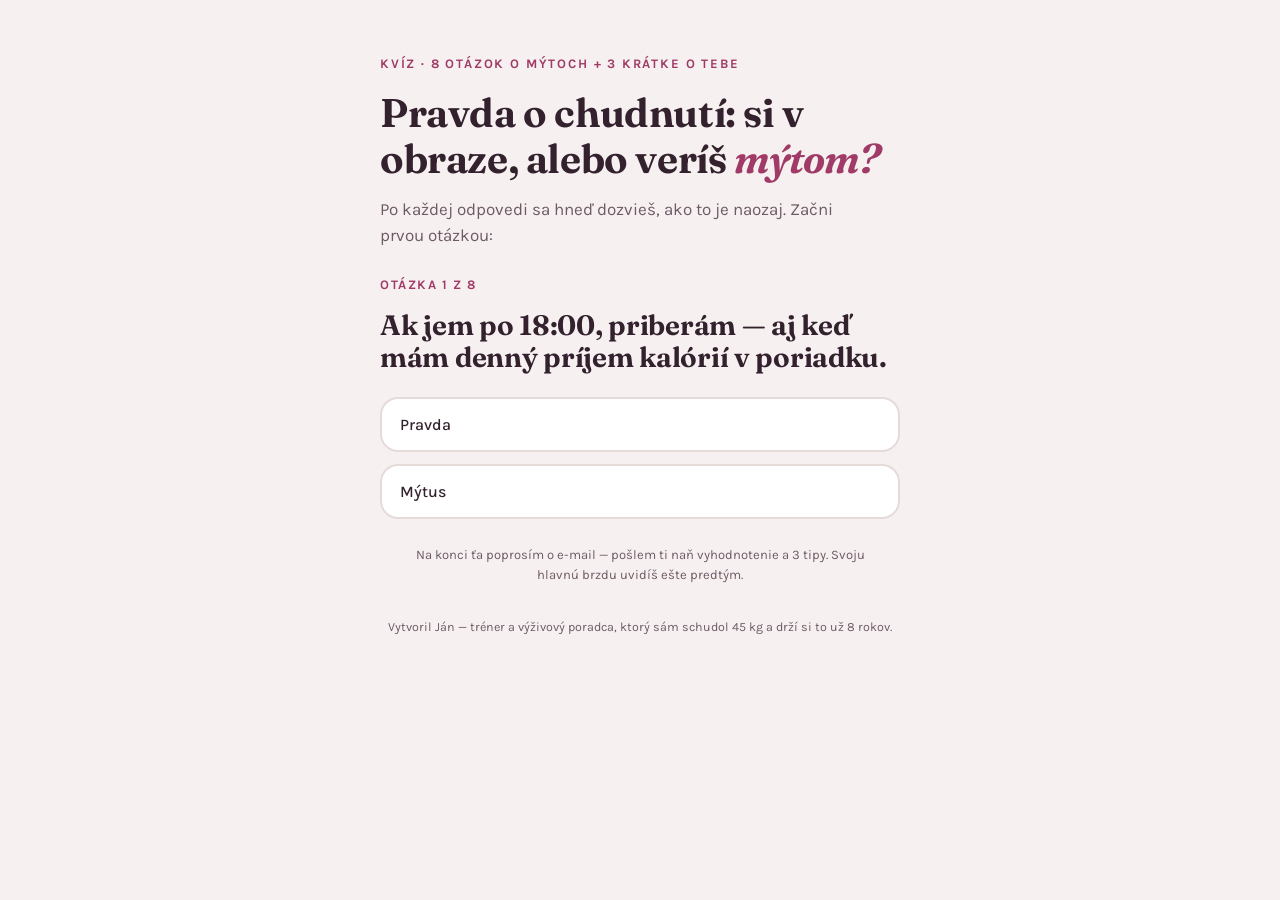
==== index.html @ 8b52d92f "fix: odstranit druhy (Valyra) FB pixel z kvizu a analyzy Ad ucet 1183460279376761 nema pristup k pix" ====
<!DOCTYPE html>
<html lang="sk">
<head>
  <meta charset="UTF-8">
  <meta name="viewport" content="width=device-width, initial-scale=1.0, viewport-fit=cover">
  <title>Pravda o chudnutí – Si v obraze alebo veríš mýtom?</title>
  <meta name="description" content="8 otázok, približne 3 minúty. Zisti, či ti pri chudnutí pomáhajú fakty, alebo ťa brzdia mýty.">
  <meta name="theme-color" content="#7C2B4E">
  <link rel="manifest" href="manifest.json">
  <link rel="icon" type="image/png" href="icon-192.png">
  <link rel="apple-touch-icon" href="icon-192.png">

  <!-- Open Graph -->
  <meta property="og:title" content="Pravda o chudnutí – kvíz">
  <meta property="og:description" content="8 otázok, približne 3 minúty. Si v obraze, alebo veríš mýtom?">
  <meta property="og:type" content="website">

  <link rel="preconnect" href="https://fonts.googleapis.com">
  <link rel="preconnect" href="https://fonts.gstatic.com" crossorigin>
  <link href="https://fonts.googleapis.com/css2?family=Fraunces:opsz,wght@9..144,500;9..144,650&family=Karla:wght@400;500;700&display=swap&subset=latin-ext" rel="stylesheet">
  <link rel="stylesheet" href="style.css?v=12">

  <!-- Meta Pixel -->
  <script>
    !function(f,b,e,v,n,t,s)
    {if(f.fbq)return;n=f.fbq=function(){n.callMethod?
    n.callMethod.apply(n,arguments):n.queue.push(arguments)};
    if(!f._fbq)f._fbq=n;n.push=n;n.loaded=!0;n.version='2.0';
    n.queue=[];t=b.createElement(e);t.async=!0;
    t.src=v;s=b.getElementsByTagName(e)[0];
    s.parentNode.insertBefore(t,s)}(window, document,'script',
    'https://connect.facebook.net/en_US/fbevents.js');
    // Jediný pixel patriaci ad účtu. Druhý (Valyra, 1529505581872759) bol odstránený
    // 14. 8. 2026 — ad účet k nemu nemal prístup, len spomaľoval načítanie.
    fbq('init', '2221207801987418');
    fbq('track', 'PageView');
  </script>
  <noscript><img height="1" width="1" style="display:none"
    src="https://www.facebook.com/tr?id=2221207801987418&ev=PageView&noscript=1"/></noscript>

  <!-- Microsoft Clarity -->
  <script type="text/javascript">
    (function(c,l,a,r,i,t,y){
      c[a]=c[a]||function(){(c[a].q=c[a].q||[]).push(arguments)};
      t=l.createElement(r);t.async=1;t.src="https://www.clarity.ms/tag/"+i;
      y=l.getElementsByTagName(r)[0];y.parentNode.insertBefore(t,y);
    })(window, document, "clarity", "script", "x6v4tcfaa7");
  </script>
</head>
<body>
  <div class="progress-track" id="progressTrack" hidden>
    <div class="progress-fill" id="progressFill"></div>
  </div>

  <main id="app" class="app"></main>

  <script src="app.js?v=23"></script>
</body>
</html>
---- style.css ----
/* ============================================================
   Pravda o chudnutí — design tokens
   ============================================================ */
:root {
  --paper: #F6F1F0;
  --card: #FFFFFF;
  --ink: #33222E;
  --ink-soft: #6E5A66;
  --berry: #A03A66;
  --berry-deep: #7C2B4E;
  --berry-tint: #F4E2EA;
  --sage: #5F8F76;
  --sage-tint: #E4EFE8;
  --amber: #C98A2E;
  --amber-tint: #F7ECDA;
  --line: #E5DBD9;
  --radius: 18px;
  --shadow: 0 10px 30px rgba(124, 43, 78, 0.10);
}

* { margin: 0; padding: 0; box-sizing: border-box; }

html { -webkit-text-size-adjust: 100%; }

body {
  font-family: 'Karla', system-ui, sans-serif;
  background: var(--paper);
  color: var(--ink);
  min-height: 100dvh;
  line-height: 1.55;
}

.app {
  max-width: 560px;
  margin: 0 auto;
  padding: 28px 20px 48px;
  min-height: 100dvh;
  display: flex;
  flex-direction: column;
}

h1, h2, .display {
  font-family: 'Fraunces', Georgia, serif;
  font-weight: 650;
  line-height: 1.15;
  letter-spacing: -0.01em;
}

/* ---------- progress ---------- */
.progress-track {
  position: fixed;
  top: 0; left: 0; right: 0;
  height: 5px;
  background: var(--line);
  z-index: 10;
}
.progress-fill {
  height: 100%;
  width: 0%;
  background: linear-gradient(90deg, var(--berry), var(--berry-deep));
  transition: width .35s ease;
}

.step-label {
  font-size: 13px;
  font-weight: 700;
  text-transform: uppercase;
  letter-spacing: 0.12em;
  color: var(--berry);
  margin-bottom: 14px;
}

/* Dôvod, prečo sa nebodovaná otázka vôbec pýta. Bez neho pôsobia kvalifikačné
   otázky ako skryté triedenie — priznaný účel je aj čestnejší, aj menej podozrivý. */
.step-note {
  font-size: 13.5px;
  line-height: 1.5;
  color: var(--ink-soft);
  margin: -8px 0 16px;
}

/* ---------- intro ---------- */
/* E-mailová stena sa oznamuje dopredu: kto ju nechce, neinvestuje 5 minút zbytočne,
   a kto kvíz dokončí, na konci neodpadne na prekvapení. */
.intro-note {
  font-size: 13px;
  line-height: 1.5;
  color: var(--ink-soft);
  text-align: center;
  margin: 14px auto 0;
  max-width: 30rem;
}

/* Hook z reklamy — od 30. 7. sedí nad PRVOU OTÁZKOU, nie na samostatnej úvodnej
   obrazovke. Sľub z reklamy tak ostáva, ale nie je čo odklikávať. */
.q-hook {
  animation: rise .5s ease both;
  margin-bottom: 26px;
}
.q-hook .eyebrow {
  font-size: 13px;
  font-weight: 700;
  letter-spacing: 0.14em;
  text-transform: uppercase;
  color: var(--berry);
  margin-bottom: 16px;
}
.q-hook h1 {
  font-size: clamp(28px, 7.5vw, 40px);
  margin-bottom: 14px;
}
.q-hook h1 .flip { color: var(--berry); font-style: italic; }
.q-hook p.lead {
  font-size: 17px;
  color: var(--ink-soft);
  max-width: 46ch;
}
/* Na prvej obrazovke sú pod otázkou ešte poznámka o e-maile a podpis — nech nie sú
   nalepené na poslednej možnosti. */
.question-screen.first .intro-note { margin-top: 26px; }

/* ---------- quiz ---------- */
.question-screen { animation: rise .35s ease both; padding-top: 26px; }
.question-screen h2 {
  font-size: clamp(23px, 6vw, 28px);
  margin-bottom: 24px;
}

.options { display: grid; gap: 12px; }

.option {
  text-align: left;
  font-family: inherit;
  font-size: 16px;
  font-weight: 500;
  color: var(--ink);
  background: var(--card);
  border: 2px solid var(--line);
  border-radius: var(--radius);
  padding: 16px 18px;
  cursor: pointer;
  transition: border-color .15s ease, transform .1s ease, background .15s ease;
}
.option:hover:not(:disabled) { border-color: var(--berry); }
.option:active:not(:disabled) { transform: scale(0.985); }
.option:focus-visible { outline: 3px solid var(--berry); outline-offset: 2px; }
.option:disabled { cursor: default; }
.option.correct { border-color: var(--sage); background: var(--sage-tint); }
.option.wrong { border-color: var(--amber); background: var(--amber-tint); }
.option.dim { opacity: 0.5; }

/* ---------- explanation panel + stamp (signature) ---------- */
.reveal {
  margin-top: 20px;
  background: var(--card);
  border: 1px solid var(--line);
  border-radius: var(--radius);
  padding: 20px 20px 22px;
  box-shadow: var(--shadow);
  animation: rise .35s ease both;
  position: relative;
}
.reveal .verdict {
  font-weight: 700;
  font-size: 15px;
  margin-bottom: 8px;
}
.reveal .verdict.ok { color: var(--sage); }
.reveal .verdict.miss { color: var(--amber); }
.reveal p { font-size: 15.5px; color: var(--ink-soft); }
.reveal p strong { color: var(--ink); }

.stamp {
  position: absolute;
  top: -16px;
  right: 14px;
  font-family: 'Fraunces', serif;
  font-weight: 650;
  font-size: 15px;
  letter-spacing: 0.08em;
  text-transform: uppercase;
  padding: 6px 14px;
  border: 2.5px solid currentColor;
  border-radius: 8px;
  background: var(--card);
  transform: rotate(-6deg) scale(1);
  animation: stampIn .3s cubic-bezier(.2, 1.6, .4, 1) both;
}
.stamp.mytus { color: var(--amber); }
.stamp.pravda { color: var(--sage); }

/* ---------- forms / gate ---------- */
.gate { animation: rise .4s ease both; padding-top: 26px; }
.gate h2 { font-size: clamp(24px, 6.5vw, 30px); margin-bottom: 10px; }
.gate p.sub { color: var(--ink-soft); margin-bottom: 24px; font-size: 16px; }

/* Ukážka hodnoty nad e-mailovou stenou — brzda pomenovaná ešte pred formulárom. */
.brake-teaser {
  background: var(--card);
  border: 1px solid var(--line);
  border-left: 3px solid var(--berry);
  border-radius: 12px;
  padding: 16px 18px;
  margin: 0 0 22px;
}
.brake-eyebrow {
  font-size: 12px;
  font-weight: 700;
  letter-spacing: 0.12em;
  text-transform: uppercase;
  color: var(--berry);
  margin-bottom: 6px;
}
.brake-name {
  font-size: clamp(20px, 5.5vw, 25px);
  font-weight: 800;
  line-height: 1.25;
  margin-bottom: 8px;
}
.brake-teaser p {
  font-size: 15px;
  color: var(--ink-soft);
  margin: 0;
}

.field { margin-bottom: 16px; }
.field label {
  display: block;
  font-size: 14px;
  font-weight: 700;
  margin-bottom: 6px;
}
.field input[type="text"],
.field input[type="email"] {
  width: 100%;
  font-family: inherit;
  font-size: 16px;
  padding: 14px 16px;
  border: 2px solid var(--line);
  border-radius: 14px;
  background: var(--card);
  color: var(--ink);
}
.field input:focus-visible { outline: none; border-color: var(--berry); }

.consent {
  display: flex;
  gap: 10px;
  align-items: flex-start;
  font-size: 13.5px;
  color: var(--ink-soft);
  margin: 18px 0 22px;
}
.consent input { margin-top: 3px; accent-color: var(--berry); width: 18px; height: 18px; flex: none; }

.error-msg { color: var(--berry-deep); font-size: 14px; font-weight: 700; margin-bottom: 14px; display: none; }
.error-msg.show { display: block; }

.gender-row { display: flex; gap: 10px; }
.gender-pill {
  flex: 1;
  font-family: inherit;
  font-size: 16px;
  font-weight: 700;
  padding: 12px 16px;
  border: 2px solid var(--line);
  border-radius: 14px;
  background: var(--card);
  color: var(--ink);
  cursor: pointer;
}
.gender-pill.active { border-color: var(--berry); background: var(--berry-tint, var(--card)); }
.gender-pill:focus-visible { outline: 3px solid var(--berry); outline-offset: 2px; }

/* ---------- results ---------- */
.result { animation: rise .45s ease both; padding-top: 26px; }

.offer-stack {
  background: var(--card);
  border: 2px solid var(--line);
  border-radius: 14px;
  padding: 14px 16px;
  font-size: 14.5px;
  color: var(--ink);
  margin: 0 0 14px;
  display: grid;
  gap: 8px;
  text-align: left;
}

/* ---------- ponuka hovoru ---------- */
/* Karta ponuky je jediný vizuálny ťah na stránke — orámovaná berry, aby oko
   po prečítaní výsledku spadlo priamo na ňu a odtiaľ na tlačidlo. */
.offer {
  background: var(--card);
  border: 2px solid var(--berry);
  border-radius: var(--radius);
  padding: 20px 20px 18px;
  margin: 0 0 4px;
  box-shadow: var(--shadow);
  text-align: left;
}
.offer-eyebrow {
  font-size: 12px;
  font-weight: 700;
  text-transform: uppercase;
  letter-spacing: .12em;
  color: var(--berry);
  margin-bottom: 6px;
}
.offer-title {
  font-family: 'Fraunces', serif;
  font-size: 27px;
  font-weight: 650;
  line-height: 1.15;
  color: var(--ink);
}
.offer-meta {
  font-size: 13.5px;
  color: var(--ink-soft);
  margin-top: 4px;
  padding-bottom: 14px;
  border-bottom: 1px solid var(--line);
}
.offer-lead {
  font-size: 14px;
  font-weight: 700;
  color: var(--ink);
  margin: 14px 0 10px;
}
/* Vnútri karty nechceme rámik v rámiku — zoznam splýva s kartou. */
.offer .offer-stack {
  background: transparent;
  border: none;
  border-radius: 0;
  padding: 0;
  margin: 0;
  gap: 10px;
  color: var(--ink-soft);
}
.offer .offer-stack strong { color: var(--ink); }
.offer-guarantee {
  background: var(--sage-tint);
  border-left: 4px solid var(--sage);
  border-radius: 10px;
  padding: 12px 14px;
  margin-top: 16px;
  font-size: 14px;
  color: var(--ink-soft);
}
.offer-guarantee strong { color: var(--ink); }
.offer-scarcity {
  margin-top: 14px;
  font-size: 13.5px;
  line-height: 1.5;
  color: var(--ink-soft);
}
.offer-scarcity strong { color: var(--berry-deep); }
/* ---------- rezervácia hovoru (formulár priamo na výsledku) ---------- */
/* Rozbalí sa pod ponukou namiesto odskoku na Cal.com. Vizuálne pokračuje z karty
   ponuky, aby to pôsobilo ako ďalší krok toho istého, nie ako nový formulár. */
.callback {
  background: var(--card);
  border: 2px solid var(--berry);
  border-radius: var(--radius);
  padding: 20px;
  margin-top: 12px;
  box-shadow: var(--shadow);
  text-align: left;
}
.callback h4 {
  font-family: 'Fraunces', serif;
  font-size: 20px;
  font-weight: 650;
  color: var(--ink);
  margin-bottom: 6px;
}
.callback-lead { font-size: 14.5px; color: var(--ink-soft); margin-bottom: 14px; }
.callback-lead strong { color: var(--ink); }
.callback input[type="tel"] {
  width: 100%;
  font-family: inherit;
  font-size: 17px;
  padding: 14px 16px;
  border: 2px solid var(--line);
  border-radius: 14px;
  background: var(--paper);
  color: var(--ink);
}
.callback input[type="tel"]:focus-visible {
  outline: none;
  border-color: var(--berry);
}
.when-label {
  font-size: 13.5px;
  font-weight: 700;
  color: var(--ink);
  margin: 16px 0 8px;
}
.when-label span { font-weight: 400; color: var(--ink-soft); }
.when-row { display: flex; flex-wrap: wrap; gap: 8px; }
.when-chip {
  font-family: inherit;
  font-size: 13.5px;
  padding: 9px 13px;
  border: 2px solid var(--line);
  border-radius: 999px;
  background: var(--card);
  color: var(--ink);
  cursor: pointer;
}
.when-chip.active { border-color: var(--berry); background: var(--berry-tint); }
.when-chip:focus-visible { outline: 3px solid var(--berry); outline-offset: 2px; }
.callback .btn { margin-top: 16px; }
.callback-note {
  font-size: 12.5px;
  line-height: 1.5;
  color: var(--ink-soft);
  margin-top: 12px;
}
/* Voľba cesty: telefón alebo správa. Obe rovnako veľké a rovnako dostupné —
   keby bola písomná cesta menšia alebo schovaná ako odkaz, ostala by to znovu
   ponuka „telefón, alebo nič", a presne na tej sa meranie zastavilo na nule. */
.way-row {
  display: grid;
  grid-template-columns: 1fr 1fr;
  gap: 8px;
  margin: 12px 0 4px;
}
.way-tab {
  font-family: inherit;
  font-size: 14px;
  font-weight: 600;
  padding: 11px 10px;
  border: 2px solid var(--line);
  border-radius: 14px;
  background: var(--card);
  color: var(--ink-soft);
  cursor: pointer;
}
.way-tab.active {
  border-color: var(--berry);
  background: var(--berry-tint);
  color: var(--ink);
}
.way-tab:focus-visible { outline: 3px solid var(--berry); outline-offset: 2px; }
/* Prísľub súkromia stojí NAD poľom — pod tlačidlom ho číta len ten, kto už
   kontakt dal, teda presne ten, koho netreba upokojovať. */
.callback-promise { margin: 10px 0 12px; }
.callback textarea {
  width: 100%;
  font-family: inherit;
  font-size: 16px;
  line-height: 1.6;
  padding: 14px 16px;
  border: 2px solid var(--line);
  border-radius: 14px;
  background: var(--paper);
  color: var(--ink);
  resize: vertical;
}
.callback textarea:focus-visible {
  outline: none;
  border-color: var(--berry);
}
.alt-link { text-align: center; margin-top: 14px; font-size: 13.5px; }
.alt-link a { color: var(--ink-soft); }

.callback-done h4 {
  font-family: 'Fraunces', serif;
  font-size: 20px;
  color: var(--sage);
  margin-bottom: 8px;
}
.callback-done p { font-size: 15px; color: var(--ink-soft); }
.callback-done strong { color: var(--ink); }

.cta-urgency {
  text-align: center;
  font-size: 13.5px;
  font-weight: 700;
  color: var(--berry-deep);
  margin: 10px auto 0;
}
.coach-proof {
  margin-top: 10px;
  font-size: 14.5px;
}

.email-note {
  background: var(--sage-tint);
  border: 2px solid var(--sage);
  border-radius: 14px;
  padding: 12px 16px;
  font-size: 14.5px;
  color: var(--ink);
  margin: 14px 0 18px;
}

.valyra-note {
  text-align: center;
  font-size: 13.5px;
  line-height: 1.5;
  color: var(--ink-soft);
  margin: 14px auto 4px;
  max-width: 34rem;
}

.personal-insight {
  background: var(--card);
  border-left: 4px solid var(--berry);
  border-radius: 14px;
  padding: 15px 17px;
  margin: 0 0 16px;
  color: var(--ink-soft);
  font-size: 15px;
}
.personal-insight strong {
  display: block;
  color: var(--ink);
  margin-bottom: 5px;
}
.score-hero {
  background: var(--berry-deep);
  color: #FFF6F0;
  border-radius: 24px;
  padding: 30px 24px;
  margin-bottom: 24px;
  position: relative;
  overflow: hidden;
}
.score-hero .score-num {
  font-family: 'Fraunces', serif;
  font-weight: 650;
  font-size: 56px;
  line-height: 1;
}
.score-hero .score-num small { font-size: 26px; opacity: .65; }
.score-hero .score-breakdown {
  display: flex;
  justify-content: center;
  gap: 10px;
  flex-wrap: wrap;
  margin-top: 14px;
}
.score-hero .score-breakdown span {
  background: rgba(255, 255, 255, .1);
  border: 1px solid rgba(255, 255, 255, .18);
  border-radius: 999px;
  padding: 7px 11px;
  font-size: 13px;
}
.score-hero .score-breakdown strong { color: #fff; }
.score-hero .typology {
  font-family: 'Fraunces', serif;
  font-size: 24px;
  font-weight: 650;
  margin-top: 10px;
}
/* Diagnóza stojí hneď pod skóre a je vizuálne najvýraznejší text na stránke.
   Skóre je uzavretie, toto je otvorená otázka — preto dostáva amber, nie berry:
   nie je to pochvala ani chyba, je to zistenie, pri ktorom sa treba zastaviť. */
.diagnosis {
  background: var(--amber-tint);
  border: 2px solid var(--amber);
  border-radius: var(--radius);
  padding: 18px 20px;
  margin: 0 0 22px;
  text-align: left;
}
.diagnosis-label {
  font-size: 12px;
  font-weight: 700;
  text-transform: uppercase;
  letter-spacing: .12em;
  color: var(--amber);
  margin-bottom: 6px;
}
.diagnosis h3 {
  font-family: 'Fraunces', serif;
  font-size: 21px;
  font-weight: 650;
  line-height: 1.2;
  color: var(--ink);
  margin-bottom: 8px;
}
.diagnosis p { font-size: 15px; color: var(--ink-soft); }
.diagnosis strong { color: var(--ink); }

.result .verdict-text { font-size: 16px; color: var(--ink-soft); margin-bottom: 24px; }
.result .verdict-text strong { color: var(--ink); }

.recap { margin-bottom: 28px; }
.recap h3 { font-size: 15px; text-transform: uppercase; letter-spacing: .1em; color: var(--berry); margin-bottom: 12px; }
.recap-item {
  background: var(--card);
  border: 1px solid var(--line);
  border-radius: 14px;
  padding: 14px 16px;
  font-size: 14.5px;
  margin-bottom: 10px;
  color: var(--ink-soft);
}
.recap-item strong { color: var(--ink); display: block; margin-bottom: 3px; }

/* ---------- coach card ---------- */
.coach-card {
  background: var(--berry-tint);
  border: 1px solid var(--line);
  border-radius: var(--radius);
  padding: 18px 20px;
  margin-bottom: 24px;
  font-size: 15px;
  color: var(--ink-soft);
}
.coach-card strong { color: var(--ink); }

/* Dôkaz tesne nad ponukou: Jánova vlastná premena. Fotky sú orezané len na neho —
   na pôvodnej sú aj iní ľudia a tí do reklamy na cudziu stránku nepatria.
   POZOR: do reklamnej kreatívy toto NEDÁVAJ. Meta má fotky pred/po v reklamách
   zakázané (aj vlastné) — hrozí zamietnutie a pri opakovaní obmedzenie účtu.
   Na vlastnej stránke sú v poriadku. */
.proof-pair {
  display: grid;
  grid-template-columns: 1fr 1fr;
  gap: 8px;
  margin-bottom: 14px;
}
.proof-pair figure {
  position: relative;
  margin: 0;
  border-radius: 12px;
  overflow: hidden;
  background: var(--line);
}
.proof-pair img {
  display: block;
  width: 100%;
  height: auto;
  aspect-ratio: 250 / 380;
  object-fit: cover;
}
.proof-pair figcaption {
  position: absolute;
  inset: auto 0 0 0;
  padding: 18px 10px 8px;
  background: linear-gradient(to top, rgba(0, 0, 0, .78), transparent);
  color: #fff;
  text-align: center;
  line-height: 1.15;
}
.proof-pair figcaption span {
  display: block;
  font-size: 11px;
  font-weight: 600;
  letter-spacing: 0.1em;
  text-transform: uppercase;
  opacity: .85;
}
.proof-pair figcaption strong {
  display: block;
  color: #fff;
  font-size: clamp(18px, 5vw, 22px);
  font-weight: 800;
}
/* Pravá fotka dostane značkový nádych, nech je „dnes" vizuálne to lepšie miesto. */
.proof-pair .after figcaption {
  background: linear-gradient(to top, rgba(12, 74, 46, .85), transparent);
}
.proof-note {
  font-size: 13.5px;
  line-height: 1.55;
  margin-bottom: 12px;
  color: var(--ink-soft);
}
.coach-link {
  display: inline-block;
  margin-top: 12px;
  font-weight: 700;
  color: var(--berry-deep);
  text-decoration: none;
  border-bottom: 2px solid var(--berry);
  padding-bottom: 1px;
}
.coach-link:focus-visible { outline: 3px solid var(--berry); outline-offset: 3px; }

/* ---------- buttons ---------- */
.btn {
  font-family: inherit;
  font-size: 17px;
  font-weight: 700;
  color: #FFF6F0;
  background: var(--berry);
  border: none;
  border-radius: 999px;
  padding: 16px 30px;
  cursor: pointer;
  transition: background .15s ease, transform .1s ease;
  width: 100%;
}
.btn:hover { background: var(--berry-deep); }
.btn:active { transform: scale(0.98); }
.btn:focus-visible { outline: 3px solid var(--ink); outline-offset: 2px; }
.btn:disabled { opacity: .65; cursor: wait; transform: none; }
.btn.secondary {
  background: transparent;
  color: var(--berry-deep);
  border: 2px solid var(--berry);
}
.btn + .btn { margin-top: 12px; }
.btn-row { margin-top: 22px; }

a.btn {
  display: block;
  text-align: center;
  text-decoration: none;
  margin-top: 12px;
}

.retry-line { text-align: center; margin-top: 18px; }
.social-line {
  text-align: center;
  margin-top: 10px;
  font-size: 13px;
}
.social-line a { color: var(--ink-soft); }
.link-btn {
  background: none;
  border: none;
  font-family: inherit;
  font-size: 14px;
  font-weight: 700;
  color: var(--ink-soft);
  text-decoration: underline;
  cursor: pointer;
  padding: 6px;
}
.link-btn:focus-visible { outline: 3px solid var(--berry); outline-offset: 2px; }

.footnote {
  margin-top: auto;
  padding-top: 34px;
  font-size: 12.5px;
  color: var(--ink-soft);
  text-align: center;
}

@keyframes rise {
  from { opacity: 0; transform: translateY(14px); }
  to { opacity: 1; transform: translateY(0); }
}
@keyframes stampIn {
  from { opacity: 0; transform: rotate(-14deg) scale(1.6); }
  to { opacity: 1; transform: rotate(-6deg) scale(1); }
}

@media (prefers-reduced-motion: reduce) {
  *, *::before, *::after { animation: none !important; transition: none !important; }
}
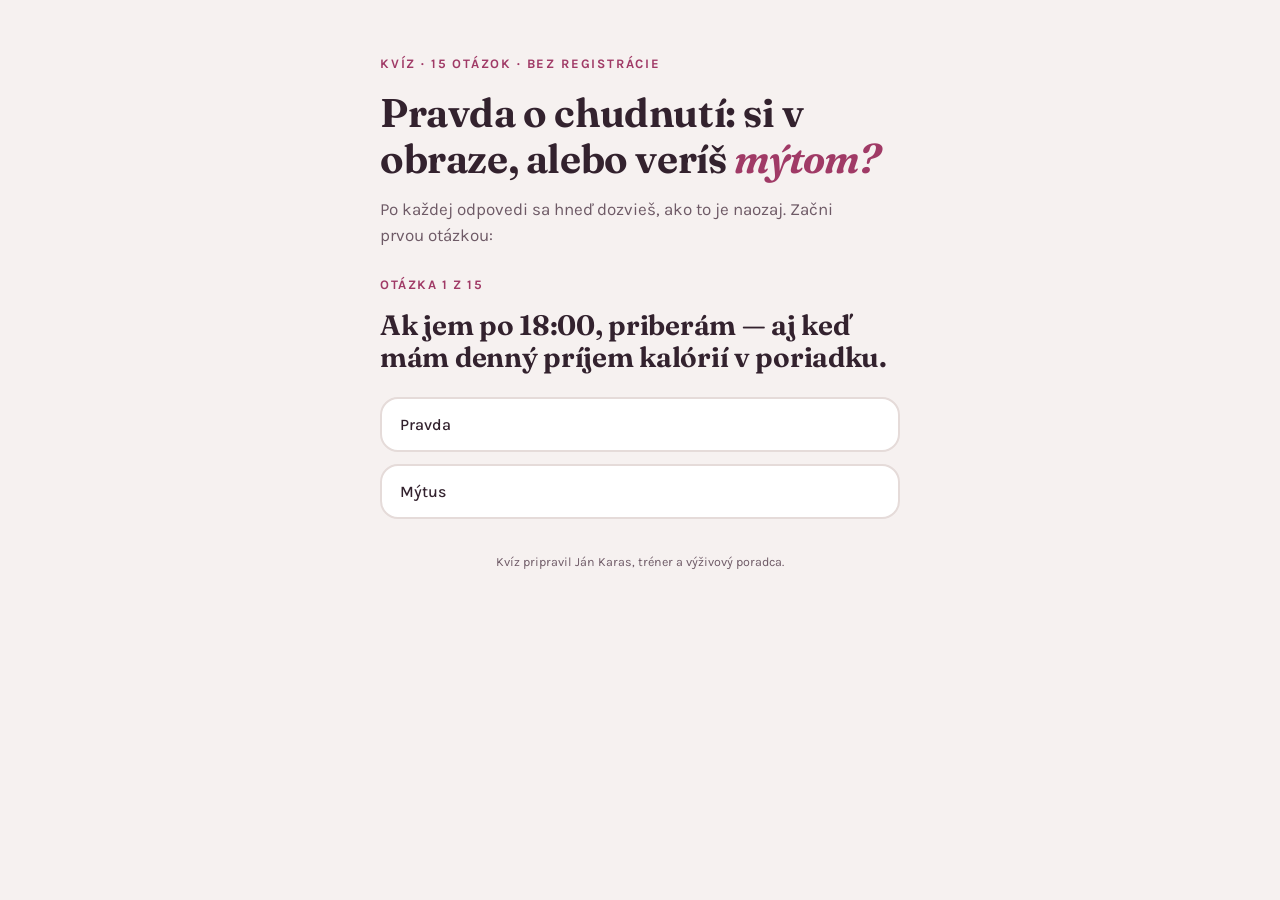
==== commit ac5b402a: "Kvíz bez lead magnetu: 15 otázok, výsledok hneď, bez e-mailu a merania" ====
--- a/index.html
+++ b/index.html
@@ -4,48 +4,23 @@
   <meta charset="UTF-8">
   <meta name="viewport" content="width=device-width, initial-scale=1.0, viewport-fit=cover">
   <title>Pravda o chudnutí – Si v obraze alebo veríš mýtom?</title>
-  <meta name="description" content="8 otázok, približne 3 minúty. Zisti, či ti pri chudnutí pomáhajú fakty, alebo ťa brzdia mýty.">
+  <meta name="description" content="15 otázok, približne 4 minúty, bez registrácie. Zisti, čo o chudnutí platí a čo je mýtus. Aj to, koľko cukru má mlieko.">
   <meta name="theme-color" content="#7C2B4E">
+  <link rel="canonical" href="https://kviz.valyra.sk/">
   <link rel="manifest" href="manifest.json">
   <link rel="icon" type="image/png" href="icon-192.png">
   <link rel="apple-touch-icon" href="icon-192.png">
 
   <!-- Open Graph -->
   <meta property="og:title" content="Pravda o chudnutí – kvíz">
-  <meta property="og:description" content="8 otázok, približne 3 minúty. Si v obraze, alebo veríš mýtom?">
+  <meta property="og:description" content="15 otázok, približne 4 minúty, bez registrácie. Si v obraze, alebo veríš mýtom?">
   <meta property="og:type" content="website">
+  <meta property="og:url" content="https://kviz.valyra.sk/">
 
   <link rel="preconnect" href="https://fonts.googleapis.com">
   <link rel="preconnect" href="https://fonts.gstatic.com" crossorigin>
   <link href="https://fonts.googleapis.com/css2?family=Fraunces:opsz,wght@9..144,500;9..144,650&family=Karla:wght@400;500;700&display=swap&subset=latin-ext" rel="stylesheet">
-  <link rel="stylesheet" href="style.css?v=12">
-
-  <!-- Meta Pixel -->
-  <script>
-    !function(f,b,e,v,n,t,s)
-    {if(f.fbq)return;n=f.fbq=function(){n.callMethod?
-    n.callMethod.apply(n,arguments):n.queue.push(arguments)};
-    if(!f._fbq)f._fbq=n;n.push=n;n.loaded=!0;n.version='2.0';
-    n.queue=[];t=b.createElement(e);t.async=!0;
-    t.src=v;s=b.getElementsByTagName(e)[0];
-    s.parentNode.insertBefore(t,s)}(window, document,'script',
-    'https://connect.facebook.net/en_US/fbevents.js');
-    // Jediný pixel patriaci ad účtu. Druhý (Valyra, 1529505581872759) bol odstránený
-    // 14. 8. 2026 — ad účet k nemu nemal prístup, len spomaľoval načítanie.
-    fbq('init', '2221207801987418');
-    fbq('track', 'PageView');
-  </script>
-  <noscript><img height="1" width="1" style="display:none"
-    src="https://www.facebook.com/tr?id=2221207801987418&ev=PageView&noscript=1"/></noscript>
-
-  <!-- Microsoft Clarity -->
-  <script type="text/javascript">
-    (function(c,l,a,r,i,t,y){
-      c[a]=c[a]||function(){(c[a].q=c[a].q||[]).push(arguments)};
-      t=l.createElement(r);t.async=1;t.src="https://www.clarity.ms/tag/"+i;
-      y=l.getElementsByTagName(r)[0];y.parentNode.insertBefore(t,y);
-    })(window, document, "clarity", "script", "x6v4tcfaa7");
-  </script>
+  <link rel="stylesheet" href="style.css?v=14">
 </head>
 <body>
   <div class="progress-track" id="progressTrack" hidden>
@@ -54,6 +29,6 @@
 
   <main id="app" class="app"></main>
 
-  <script src="app.js?v=23"></script>
+  <script src="app.js?v=25"></script>
 </body>
 </html>
--- a/style.css
+++ b/style.css
@@ -399,10 +399,15 @@
 }
 .when-label span { font-weight: 400; color: var(--ink-soft); }
 .when-row { display: flex; flex-wrap: wrap; gap: 8px; }
+/* min-height 44px = najmenší pohodlný cieľ pre palec. Do 27. 8. 2026 mali tieto
+   pilulky 36 px a 13,5 px písmo — jediný prvok na výsledku pod tou hranicou.
+   Sú síce nepovinné, ale sedia medzi poľom na telefón a odosielacím tlačidlom,
+   takže minutie cieľa padne na krok, ktorý povinný JE. */
 .when-chip {
   font-family: inherit;
-  font-size: 13.5px;
-  padding: 9px 13px;
+  font-size: 14px;
+  min-height: 44px;
+  padding: 9px 14px;
   border: 2px solid var(--line);
   border-radius: 999px;
   background: var(--card);
@@ -603,6 +608,10 @@
 }
 .recap-item strong { color: var(--ink); display: block; margin-bottom: 3px; }
 
+.recap-right { display: block; font-weight: 700; color: var(--sage); margin-bottom: 4px; }
+.recap-explain { font-size: 14.5px; }
+.recap-explain strong { display: inline; margin: 0; }
+
 /* ---------- coach card ---------- */
 .coach-card {
   background: var(--berry-tint);
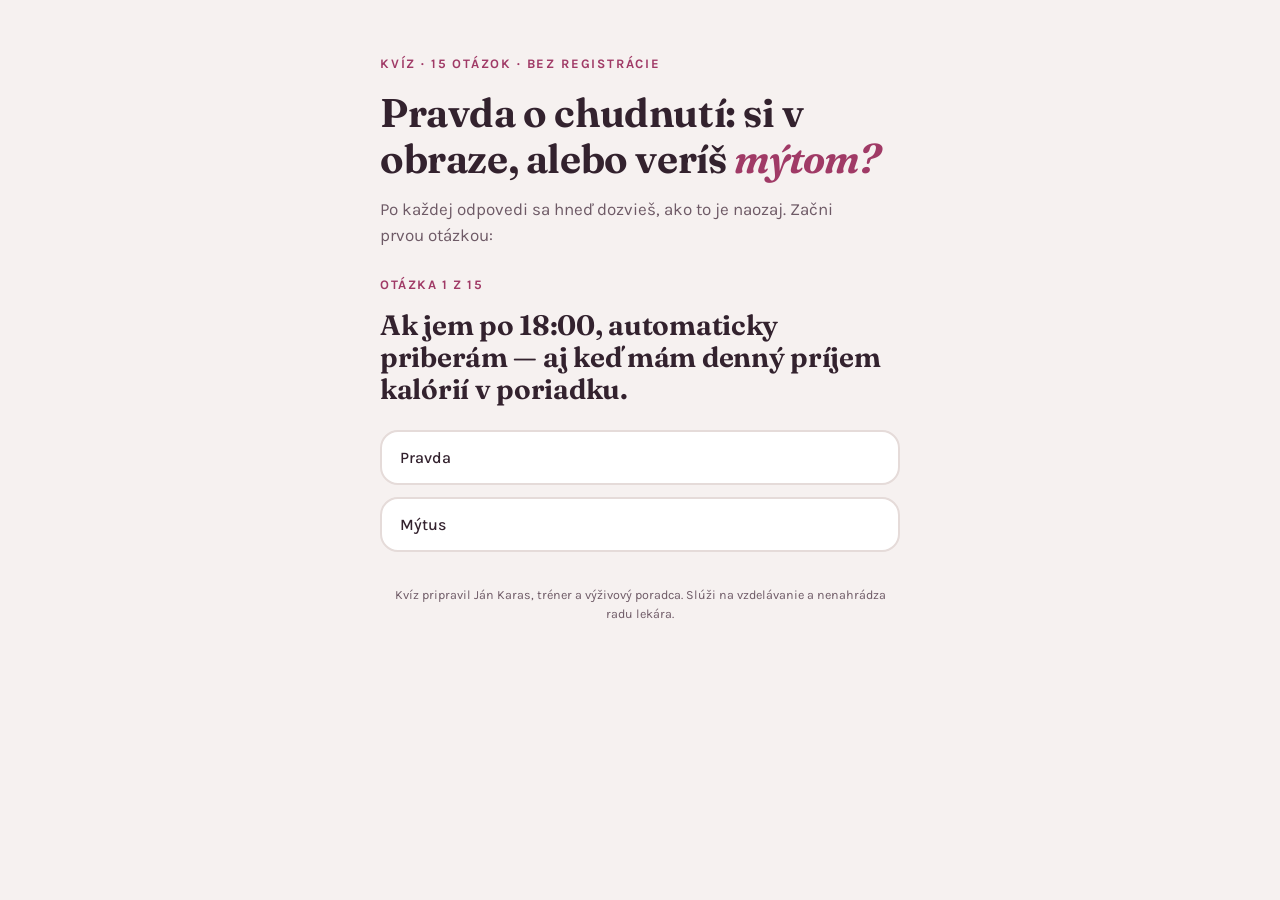
==== commit a9860f76: "Kvíz: spresnené zdravotné tvrdenia podľa zdrojov Co-Authored-By: Claude Opus 5.5 <noreply@anthropic." ====
--- a/index.html
+++ b/index.html
@@ -29,6 +29,6 @@
 
   <main id="app" class="app"></main>
 
-  <script src="app.js?v=25"></script>
+  <script src="app.js?v=26"></script>
 </body>
 </html>
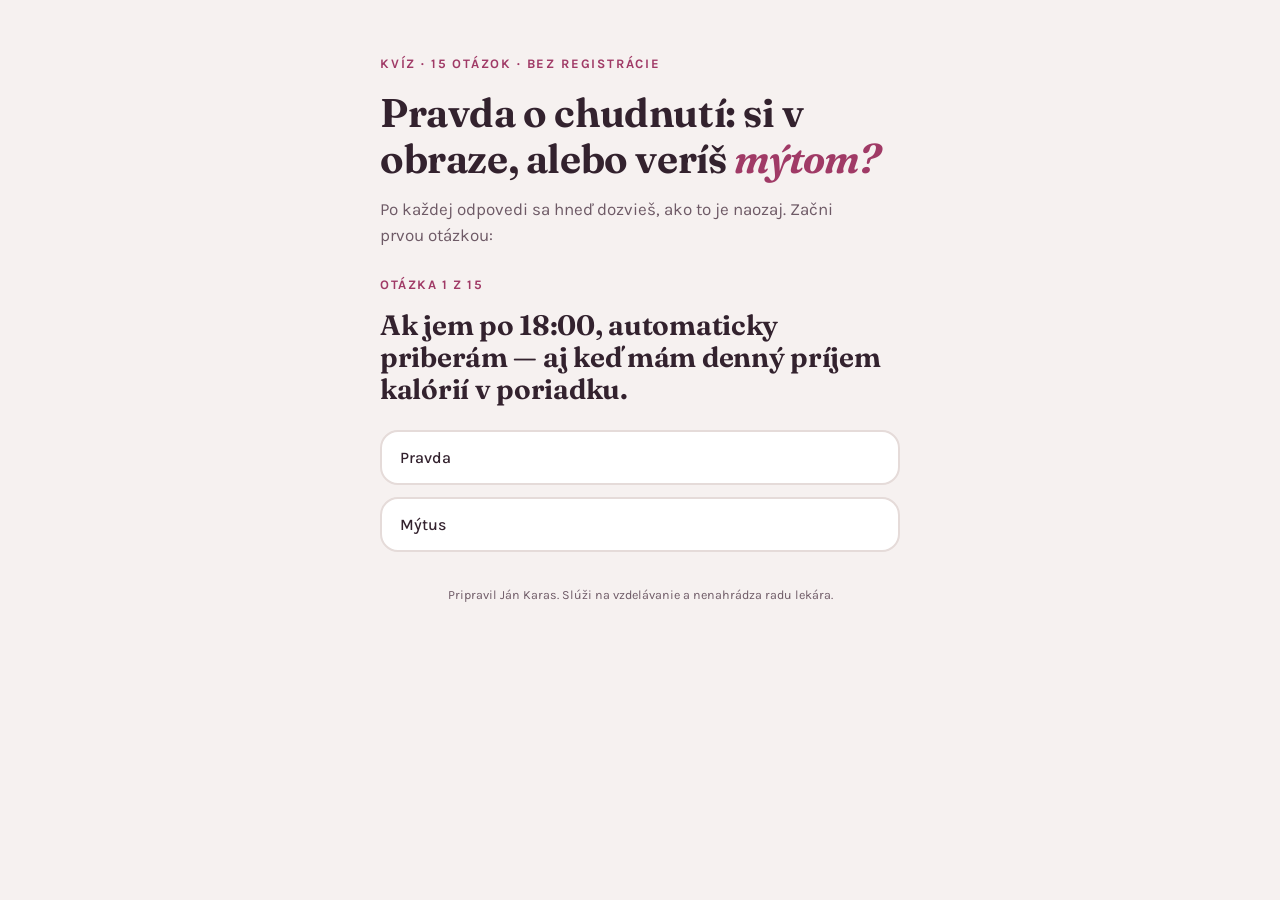
==== commit d2b4ff67: "Podpis: Pripravil Ján Karas (bez titulu tréner a výživový poradca) Co-Authored-By: Claude Opus 5.5 <" ====
--- a/index.html
+++ b/index.html
@@ -29,6 +29,8 @@
 
   <main id="app" class="app"></main>
 
-  <script src="app.js?v=26"></script>
+  <script src="app.js?v=28"></script>
+  <script>window.va = window.va || function () { (window.vaq = window.vaq || []).push(arguments); };</script>
+  <script defer src="/_vercel/insights/script.js"></script>
 </body>
 </html>
